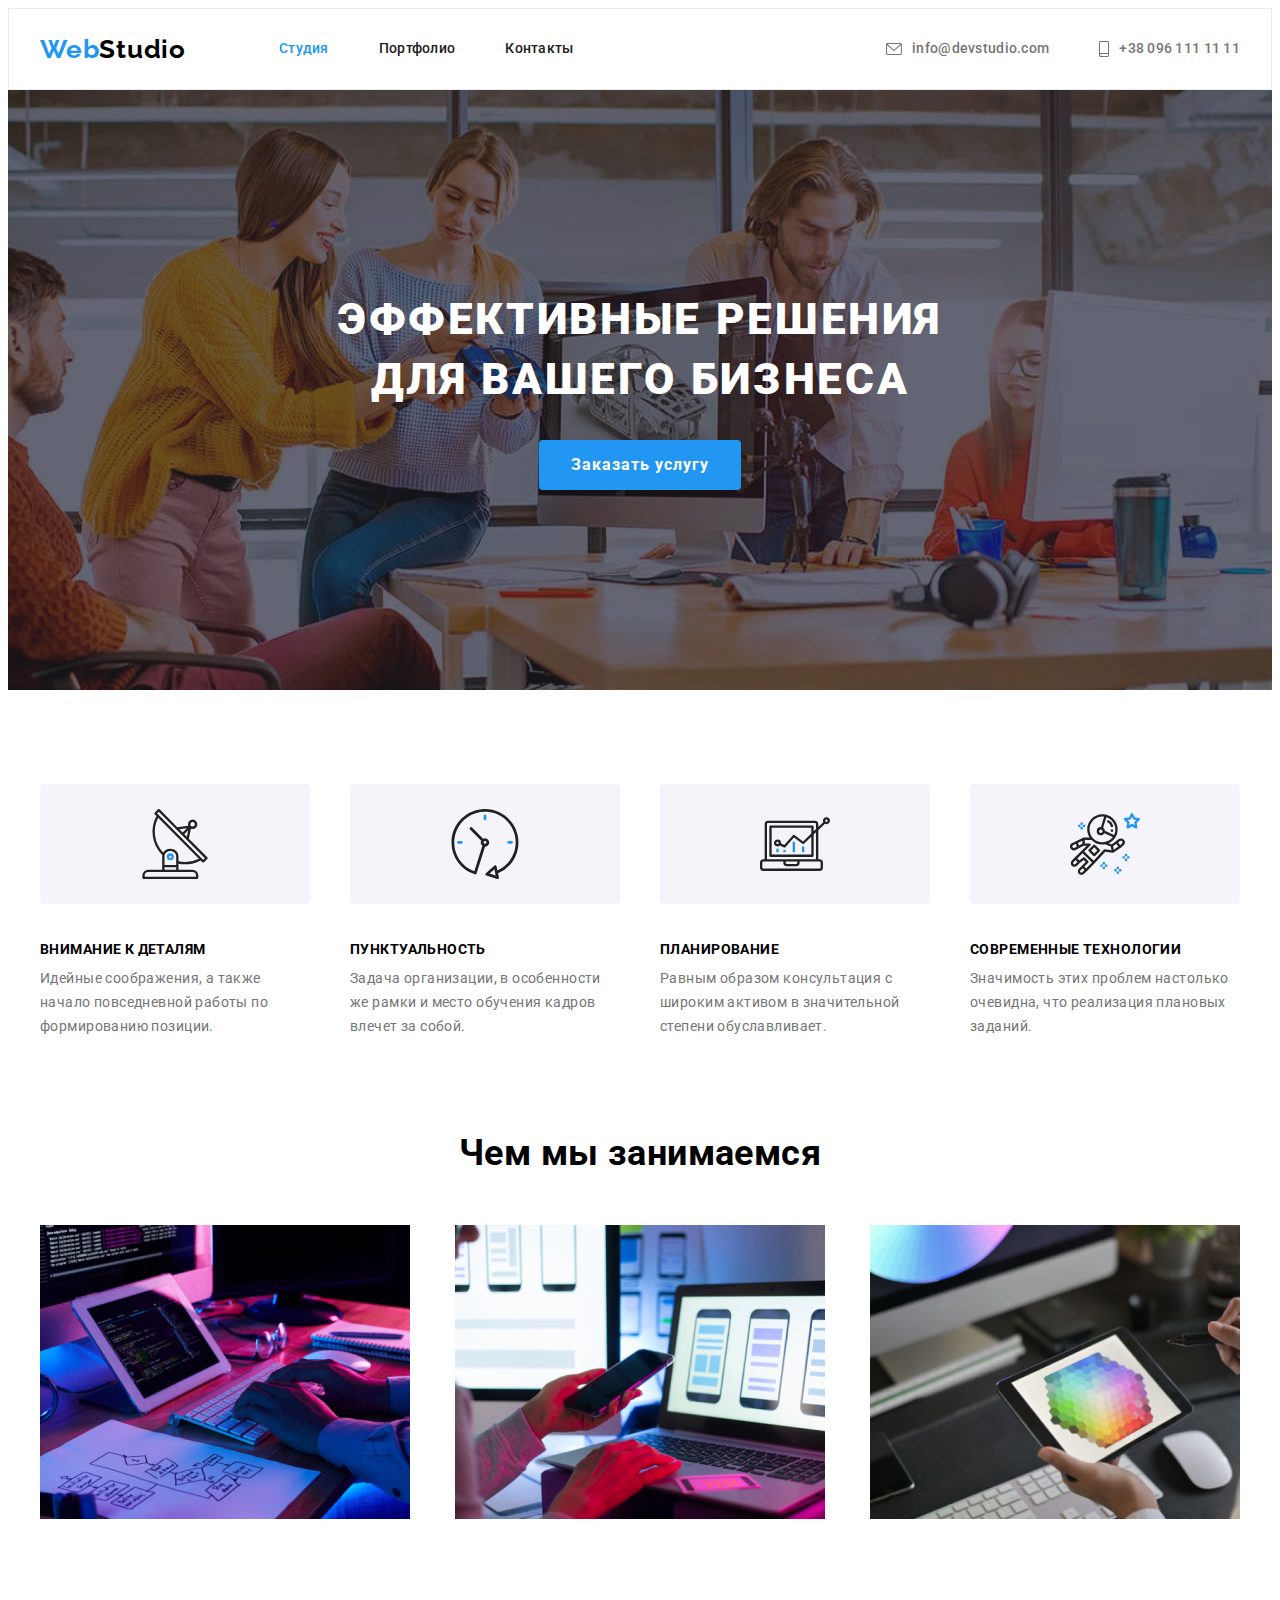
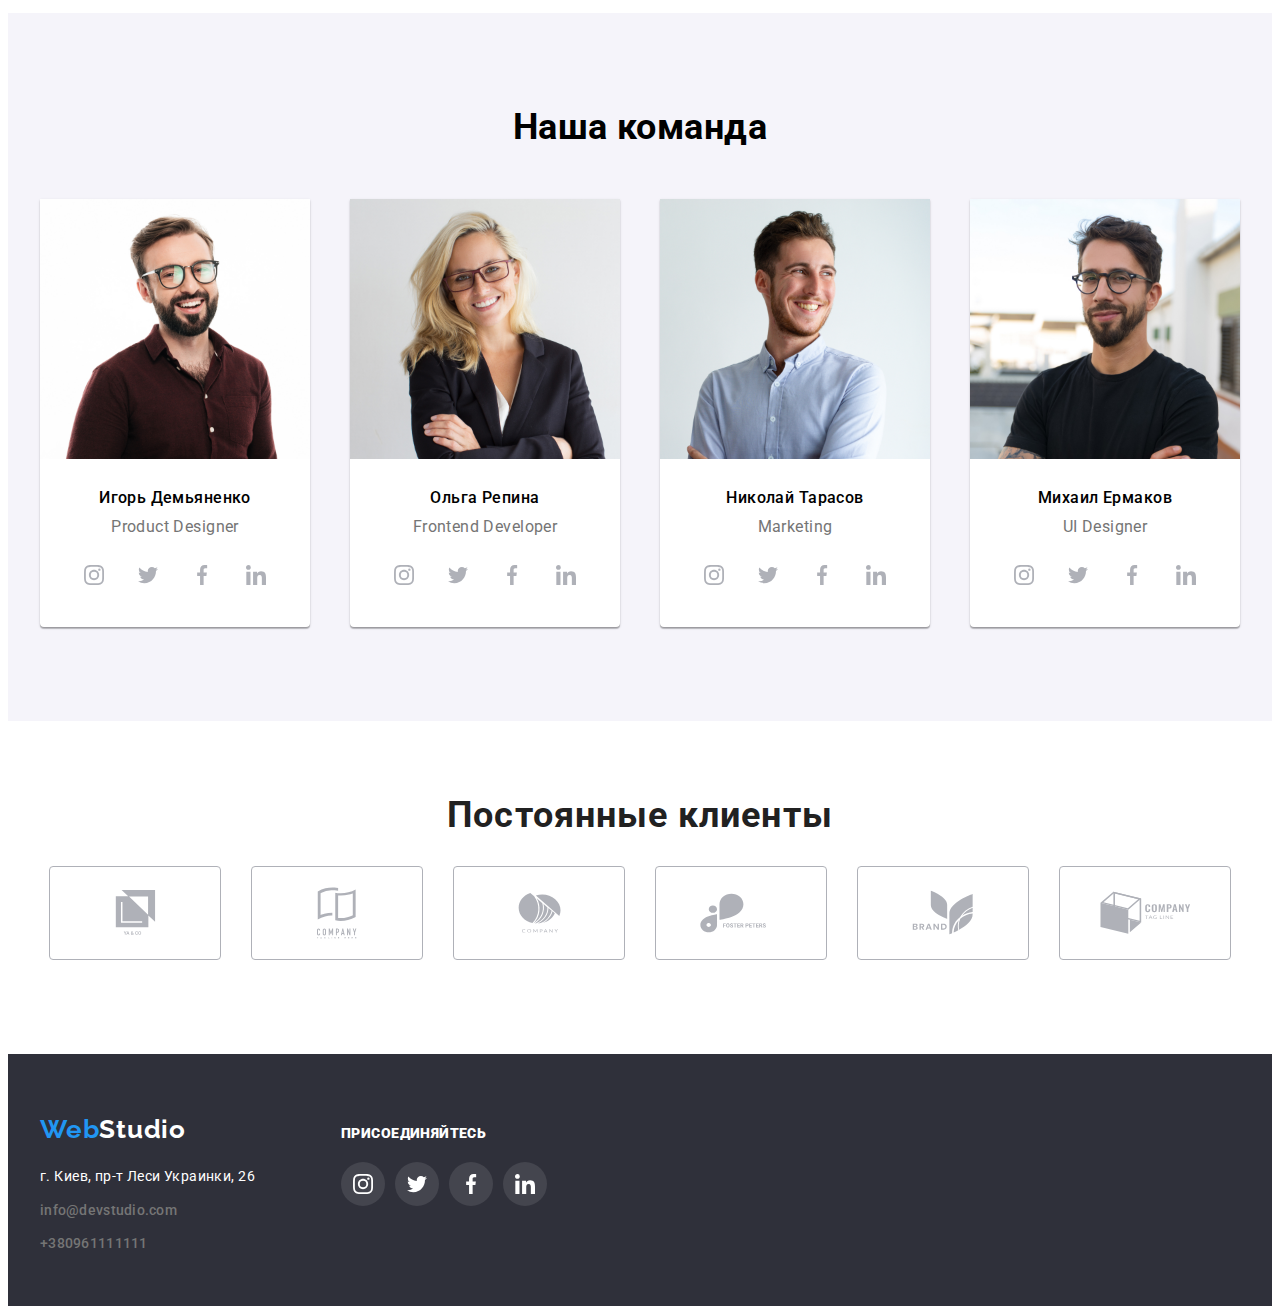
==== index.html @ 286b9ddf "Initial commit" ====
<!DOCTYPE html>
<html lang="ru">

<head>
	<meta charset="UTF-8" />
	<meta http-equiv="X-UA-Compatible" content="IE=edge" />
	<meta name="viewport" content="width=device-width, initial-scale=1.0" />
	<title>Студия</title>
	<link rel="preconnect" href="https://fonts.googleapis.com" />
	<link rel="preconnect" href="https://fonts.gstatic.com" crossorigin />
	<link
		href="https://fonts.googleapis.com/css2?family=Raleway:wght@700&family=Roboto:wght@400;500;700;900&display=swap"
		rel="stylesheet" />
	<!-- normalize styles -->
	<link rel="stylesheet" href="https://cdnjs.cloudflare.com/ajax/libs/modern-normalize/1.1.0/modern-normalize.min.css"
		integrity="sha512-wpPYUAdjBVSE4KJnH1VR1HeZfpl1ub8YT/NKx4PuQ5NmX2tKuGu6U/JRp5y+Y8XG2tV+wKQpNHVUX03MfMFn9Q=="
		crossorigin="anonymous" referrerpolicy="no-referrer" />
	<!-- normaliz styles end -->
	<link rel="stylesheet" href="./css/styles.css" />
</head>

<body>
	<!-- шапка -->
	<header class="header">
		<div class="container header-container">
			<nav class="header-nav">
				<a class="logo link" href="./index.html">
					<span class="accent">Web</span>Studio</a>
				<ul class="header-list list">
					<li class="header-item"><a class="header-link link current" href="./index.html">Студия</a></li>
					<li class="header-item"><a class="header-link link" href="./portfolio.html">Портфолио</a></li>
					<li class="item-contact header-item"><a class="header-link link" href="">Контакты</a></li>
				</ul>
			</nav>


			<ul class="contact-list list header-list">
				<li class="contact-item">
					<a class="header-contact link" href="mailto:info@devstudio.com"><svg class="contacts-header-icon"
							width="16" height="12">
							<use href="./images/icons-svg.svg#icon-envelope"></use>
						</svg>
						info@devstudio.com</a>
				</li>
				<li class="contact-item"><a class="header-contact link header-link-icon" href="tel:+380961111111"><svg
							class="contacts-header-icon" width="10" height="16">
							<use href="./images/icons-svg.svg#icon-smartphone"></use>
						</svg>
						+38 096 111 11 11</a>
				</li>
			</ul>
		</div>
	</header>

	<!-- главный контент -->
	<main>
		<!-- герой -->
		<section class="section hero overlay">
			<div class="container">
				<h1 class="hero-title">Эффективные решения для вашего бизнеса</h1>
				<button class="hero-butten btn" type="button">Заказать услугу</button>
			</div>
		</section>


		<!-- Особенности -->
		<section class="section">
			<div class="container">
				<h2 class="visually-hidden">Особенности</h2>
				<ul class="list list-work">
					<li class="item-work  item-icon icon-antenna">
						<h3 class="title-list">Внимание к деталям</h3>
						<p class="text-work">Идейные соображения, а также начало повседневной работы по формированию
							позиции.</p>
					</li>
					<li class="item-work item-icon icon-clock">
						<h3 class="title-list">Пунктуальность</h3>
						<p class="text-work">
							Задача организации, в особенности же рамки и место обучения кадров влечет за собой.
						</p>
					</li>
					<li class="item-work item-icon icon-diagram">
						<h3 class="title-list">Планирование</h3>
						<p class="text-work">
							Равным образом консультация с широким активом в значительной степени обуславливает.
						</p>
					</li>
					<li class="item-work item-icon icon-astronaut">
						<h3 class="title-list">Современные технологии</h3>
						<p class="text-work">Значимость этих проблем настолько очевидна, что реализация плановых
							заданий.
						</p>
					</li>
				</ul>
			</div>
		</section>

		<!-- род занятия -->
		<section class="section section-about">
			<div class="container">
				<h2 class="title-section">Чем мы занимаемся</h2>
				<ul class="list list-about">
					<li>
						<img class="img-about" src="./images/occupation/box-1.jpg" alt="род занятия-1" width="370"
							height="294" />
					</li>
					<li>
						<img class="img-about" src="./images/occupation/box-2.jpg" alt="род занятия-2" width="370"
							height="294" />
					</li>
					<li>
						<img class="img-about" src="./images/occupation/box-3.jpg" alt="род занятия-3" width="370"
							height="294" />
					</li>
				</ul>
			</div>
		</section>

		<!-- команда -->
		<section class="section section-team">
			<div class="container">
				<h2 class="title-section">Наша команда</h2>
				<ul class="list list-team">
					<li class="item-team">
						<img class="img-team" src="./images/team/photo1.jpg" alt="Игорь Демьяненко" width="270"
							height="260" />
						<div class="box-team">
							<h3 class="title-name">Игорь Демьяненко</h3>
							<p class="profession">Product Designer</p>
							<ul class="list social-media">
								<li class="social-media-item"> <a href="" class=" link social-media-link"><svg
											class="social-media-icon" width="20" height="20">
											<use href="./images/icons-svg.svg#icon-instagram"></use>
										</svg></a></li>
								<li class="social-media-item"> <a href="" class="link social-media-link"><svg width="20"
											height="20">
											<use href="./images/icons-svg.svg#icon-twitter"></use>
										</svg></a></li>
								<li class="social-media-item"> <a href="" class="link social-media-link"><svg width="20"
											height="20">
											<use href="./images/icons-svg.svg#icon-facebook"></use>
										</svg></a></li>
								<li class="social-media-item"> <a href="" class="link social-media-link"><svg width="20"
											height="20">
											<use href="./images/icons-svg.svg#icon-linkedin"></use>
										</svg></a></li>
							</ul>
						</div>
					</li>
					<li class="item-team">
						<img class="img-team" src="./images/team/photo2.jpg" alt="Ольга Репина" width="270"
							height="260" />
						<div class="box-team">
							<h3 class="title-name">Ольга Репина</h3>
							<p class="profession">Frontend Developer</p>
							<ul class="list social-media">
								<li class="social-media-item"> <a href="" class=" link social-media-link"><svg
											class="social-media-icon" width="20" height="20">
											<use href="./images/icons-svg.svg#icon-instagram"></use>
										</svg></a></li>
								<li class="social-media-item"> <a href="" class="link social-media-link"><svg width="20"
											height="20">
											<use href="./images/icons-svg.svg#icon-twitter"></use>
										</svg></a></li>
								<li class="social-media-item"> <a href="" class="link social-media-link"><svg width="20"
											height="20">
											<use href="./images/icons-svg.svg#icon-facebook"></use>
										</svg></a></li>
								<li class="social-media-item"> <a href="" class="link social-media-link"><svg width="20"
											height="20">
											<use href="./images/icons-svg.svg#icon-linkedin"></use>
										</svg></a></li>
							</ul>
						</div>
					</li>
					<li class="item-team">
						<img class="img-team" src="./images/team/photo3.jpg" alt="Николай Тарасов" width="270"
							height="260" />
						<div class="box-team">
							<h3 class="title-name">Николай Тарасов</h3>
							<p class="profession">Marketing</p>
							<ul class="list social-media">
								<li class="social-media-item"> <a href="" class=" link social-media-link"><svg
											class="social-media-icon" width="20" height="20">
											<use href="./images/icons-svg.svg#icon-instagram"></use>
										</svg></a></li>
								<li class="social-media-item"> <a href="" class="link social-media-link"><svg width="20"
											height="20">
											<use href="./images/icons-svg.svg#icon-twitter"></use>
										</svg></a></li>
								<li class="social-media-item"> <a href="" class="link social-media-link"><svg width="20"
											height="20">
											<use href="./images/icons-svg.svg#icon-facebook"></use>
										</svg></a></li>
								<li class="social-media-item"> <a href="" class="link social-media-link"><svg width="20"
											height="20">
											<use href="./images/icons-svg.svg#icon-linkedin"></use>
										</svg></a></li>
							</ul>
						</div>
					</li>
					<li class="item-team">
						<img class="img-team" src="./images/team/photo4.jpg" alt="Михаил Ермаков" width="270"
							height="260" />
						<div class="box-team">
							<h3 class="title-name">Михаил Ермаков</h3>
							<p class="profession">UI Designer</p>
							<ul class="list social-media">
								<li class="social-media-item"> <a href="" class=" link social-media-link"><svg
											class="social-media-icon" width="20" height="20">
											<use href="./images/icons-svg.svg#icon-instagram"></use>
										</svg></a></li>
								<li class="social-media-item"> <a href="" class="link social-media-link"><svg width="20"
											height="20">
											<use href="./images/icons-svg.svg#icon-twitter"></use>
										</svg></a></li>
								<li class="social-media-item"> <a href="" class="link social-media-link"><svg width="20"
											height="20">
											<use href="./images/icons-svg.svg#icon-facebook"></use>
										</svg></a></li>
								<li class="social-media-item"> <a href="" class="link social-media-link"><svg width="20"
											height="20">
											<use href="./images/icons-svg.svg#icon-linkedin"></use>
										</svg></a></li>
							</ul>
						</div>
					</li>
				</ul>
			</div>
		</section>
		<!-- нашы клиенты -->
		<section class="section">
			<div class="container">
				<h2 class="title-clients">Постоянные клиенты</h2>
				<ul class="list our-clients">
					<li class="clients-item"> <a href="" class=" link clients-link"><svg width="41" height="45">
								<use href="./images/icons-svg.svg#icon-group-1"></use>
							</svg></a></li>
					<li class="clients-item"> <a href="" class="link clients-link"><svg width="40" height="52">
								<use href="./images/icons-svg.svg#icon-group-2"></use>
							</svg></a></li>
					<li class="clients-item"> <a href="" class="link clients-link"><svg width="43" height="41">
								<use href="./images/icons-svg.svg#icon-group-3"></use>
							</svg></a></li>
					<li class="clients-item"> <a href="" class="link clients-link"><svg width="84" height="40">
								<use href="./images/icons-svg.svg#icon-group-4"></use>
							</svg></a></li>
					<li class="clients-item"> <a href="" class="link clients-link"><svg width="62" height="45">
								<use href="./images/icons-svg.svg#icon-group-5"></use>
							</svg></a></li>
					<li class="clients-item"> <a href="" class="link clients-link"><svg width="93" height="43">
								<use href="./images/icons-svg.svg#icon-group-6"></use>
							</svg></a></li>
				</ul>
			</div>
		</section>

	</main>

	<!-- подвал -->
	<footer class="footer-section">

		<div class="container footer-container">
			<div class="container-address-footer">
				<a class="logo link logo-footer" href="./index.html">
					<span class="accent">Web</span>Studio</a>
				<!-- адрес -->
				<address class="address">
					<ul class="list">
						<li class="footer-item">
							<a class="address-link link" href="https://goo.gl/maps/Wzsu8VRCmmaW63Lz9" target="_blank"
								rel="noopener noreferrer">
								г. Киев, пр-т Леси Украинки, 26
							</a>
						</li>
						<li class="contact-item footer-item">
							<a class="footer-contact link" href="mailto:info@devstudio.com">info@devstudio.com</a>
						</li>
						<li class="footer-item item-pad"><a class="footer-contact link"
								href="tel:+380961111111">+380961111111</a>
						</li>
					</ul>
				</address>
			</div>

			<div class="container-social-ikon">
				<h2 class="title-footer"><strong>присоединяйтесь</strong></h3>
					<ul class="list list-ikon-footer">
						<li class=" social-media-item"> <a href="" class="link link-ikon-footer"><svg width="20"
									height="20">
									<use href="./images/icons-svg.svg#icon-instagram"></use>
								</svg></a></li>
						<li class=" social-media-item"> <a href="" class="link link-ikon-footer"><svg width="20"
									height="20">
									<use href="./images/icons-svg.svg#icon-twitter"></use>
								</svg></a></li>
						<li class=" social-media-item"> <a href="" class="link link-ikon-footer"><svg width="20"
									height="20">
									<use href="./images/icons-svg.svg#icon-facebook"></use>
								</svg></a></li>
						<li class=" social-media-item"> <a href="" class="link link-ikon-footer"><svg width="20"
									height="20">
									<use href="./images/icons-svg.svg#icon-linkedin"></use>
								</svg></a></li>
					</ul>
			</div>
		</div>

	</footer>
</body>

</html>
---- css/styles.css ----
:root{
    --primary-text-color: #212121;
    --secondary-text-color: #757575;
    --primary-white-color: #FFFFFF;
    --accent-color: #2196F3;

    /* fonts */
    --main-font-famaly: Roboto, sans-serif;
    --second-font-famaly: Raleway, sans-serif;
}


/* reset */

h1,h2,h3,p{
    margin: 0;
}

img{
    display: block;
    max-width: 100%;
    height: auto;
}



body{
font-family: var(--main-font-famaly);
font-size: 14px;
line-height: 1.71;
letter-spacing: 0.03em;
background-color: var(--primary-white-color);

}

.container{
    width: 1200px;
    padding-left: 15px;
    padding-right: 15px;
    margin-left: auto;
    margin-right: auto;
}

.section{
    padding-top: 94px;
    padding-bottom: 94px;
}

/* header */

.logo{
font-family: var(--second-font-famaly);
font-weight: 700;
font-size: 26px;
line-height: 1.19;
letter-spacing: 0.03em;
color: #000000;
margin-right: 93px;
    }


/* comooon styles start */

.header{
border: 1px solid #ECECEC;
}

.link{
text-decoration: none;
}

.list{
    list-style: none;
    margin: 0;
    padding: 0;
}
/* header section */

.header-nav{
        display: flex;
            align-items: center;
            margin-right: auto;
}

   .header-container{
    display: flex;
    align-items: center;
   }
   
   .container-address{
    padding-top: 60px;
    padding-bottom: 60px;
   }

.header-list {
    display: flex;

}

.icon-header{
    margin-right: 10px;
}
    

.header-item:not(:last-child) {
    margin-right: 50px;
}



.contact-item:not(:last-child){
    margin-right: 50px;
}


.header-link,
.header-contact{
    display: flex;
    align-items: baseline;
    font-weight: 500;
    line-height: 1.14;
    letter-spacing: 0.02em;
    color: var(--primary-text-color);
            padding: 32px 0;
        
}

.header-contact{
color: var(--secondary-text-color);
}

.header-link:hover,
.header-link:focus,
.header-contact:hover,
.header-contact:focus,
.accent,
.current {
    color: var(--accent-color);
}

.header-link-ikon {
display: block;
    width: 16px;
    height: 12px;
    fill: #AFB1B8;

}

.header-link-ikon:hover,
.header-link-ikon:focus {
    fill: var(--accent-color)
   
}

.contacts-header-icon {
    fill: currentColor;

}

.contacts-header-icon{
    display: flex;
    margin-right: 10px;
    margin-top: auto;
    margin-bottom: auto;
}
   
  
   
  

/* hero section */

.hero{
background-color: #2F303A;
padding-top: 200px;
padding-bottom: 200px;
}

.hero-title{
font-weight: 900;
    font-size: 44px;
    line-height: 1.36;
    text-align: center;
    letter-spacing: 0.06em;
    text-transform: uppercase;
    color: #FFFFFF;
    margin-bottom: 30px;
    margin-left: auto;
    margin-right: auto;
    width: 696px;
   
}

.btn{
display: block;
font-family: inherit;    
font-weight: 700;
font-size: 16px;
line-height: 1.87;
letter-spacing: 0.06em;
cursor: pointer;
background-color: transparent;
border: none;
color: var(--primary-white-color);
background-color: var(--accent-color);
box-shadow: 0px 4px 4px rgba(0, 0, 0, 0.15);
border-radius: 4px;
padding: 10px 32px;
margin-left: auto;
margin-right: auto;
}
.btn:hover,
.btn:focus {
 background-color: var(--accent-color);
 color: var(--primary-white-color);

}

.overlay {
    max-width: 1600px;
    margin-left: auto;
    margin-right: auto;
    background-repeat: no-repeat;
    background-size: cover;
    background-position: center;
    background-image: linear-gradient(to right,
            rgba(47, 48, 58, 0.4),
            rgba(47, 48, 58, 0.4)),
        url(../images/overlay/Img.jpg)
}

/* icon work start */
.item-icon::before {
    display: inline-block;
    content: "";
    height: 120px;
    width: 270px;
    border-radius: 4px;
    background: #F5F4FA;
    margin-bottom: 30px;
}

.icon-antenna::before {
    background-image: url(../images/logo/antenna.svg);
    background-repeat: no-repeat;
    background-position: center;
}

.icon-clock::before {
    background-image: url(../images/logo/clock.svg);
    background-repeat: no-repeat;
    background-position: center;
}

.icon-diagram::before {
    background-image: url(../images/logo/diagram.svg);
    background-repeat: no-repeat;
    background-position: center;
}

.icon-astronaut::before {
    background-image: url(../images/logo/astronaut.svg);
    background-repeat: no-repeat;
    background-position: center;
}

/* icon work end */

/* section work */

.container-work{
    padding-top: 94px;
    padding-bottom: 94px;
}


.item-work{
width: 270px;
}
       
.list-work{
display: flex;
align-items: center;
justify-content: space-between;
}

.title-list{
        font-size: 14px;
        line-height: 1.14;
        text-transform: uppercase;
        margin-bottom: 10px;
}

.text-work{
line-height: 1.71;
color: var(--secondary-text-color);
}

/* section about */
 
.section-about{
    padding-top: 0px;
}

.list-about{
    display: flex;
    align-items: center;
    justify-content: space-between;
}

.title-section{

        font-size: 36px;
        line-height: 1.16;
        text-align: center;
        margin-bottom: 50px;
        margin-bottom: 50px;
}

/* section team */

.section-team{
    background-color: #F5F4FA;
}

.list-team{
    display: flex;
    align-items: center;
    justify-content: space-between;
}

.item-team{
    box-shadow: 0px 1px 3px rgba(0, 0, 0, 0.12), 0px 1px 1px rgba(0, 0, 0, 0.14), 0px 2px 1px rgba(0, 0, 0, 0.2);
    border-radius: 0px 0px 4px 4px;
    background-color: #FFFFFF;
}

.title-name{
    font-weight: 500;
        font-size: 16px;
        line-height: 1.18;
        text-align: center;
        margin-bottom: 10px;
}



.profession{
        font-size: 16px;
        line-height: 1.18;
        text-align: center;
        margin-bottom: 16px;
        color: var(--secondary-text-color);
}

.box-team{
    padding-top: 30px;
    padding-bottom: 30px;
}

/* ikon team */


.social-media-item:not(:last-child){
    margin-right: 10px;
    
}

.social-media-link{
    display: flex;
    align-items: center;
    justify-content: center;
    width: 44px;
    height: 44px;
    fill: #AFB1B8;
    border-radius: 50%;
    background-color: #FFFFFF;
}

.social-media-link:hover,
.social-media-link:focus {
fill: #FFFFFF;
background-color: #2196F3;
}

.socil-media-icon{
    fill: currentColor;

}

/* our clients */

.title-clients{
    font-weight: 700;
        font-size: 36px;
        line-height: 1.16px;
        text-align: center;
        letter-spacing: 0.03em;
        color: #212121;
        margin-bottom: 50px;
}

.our-clients {
    display: flex;
    justify-content: center;
}

.social-media{
    display: flex;
    justify-content: center;
}

.clients-item:not(:last-child) {
    margin-right: 30px;

}

.clients-link {
    display: flex;
    align-items: center;
    justify-content: center;
    width: 170px;
    height: 92px;
    fill: #AFB1B8;
    border: 1px solid #AFB1B8;
    border-radius: 4px;
}

.clients-link:hover,
.clients-link:focus {
    fill: #2196F3;
    border: 1px solid #2196F3;
}

.clients-icon {
    fill: currentColor;

}


/* footer-section */



.footer-section{
background-color: #2F303A;
padding-top: 60px;
padding-bottom: 60px;
}
   
.footer-container{
    display: flex;
    align-items: baseline;

}

.logo-white{
    color: var(--primary-white-color);
}

.logo-footer{
    display: block;
    margin-right: 0px;
    margin-bottom: 20px;
}

    
.address{
    font-style: normal;
    width: 231px;
        height: 81px;
}


.footer-item:not(:last-child){
margin-bottom: 10px;
margin-left: 0;
}

.item-pad{
    margin-left: 0;
}


.footer-contact {
    font-weight: 500;
    line-height: 1.14;
    letter-spacing: 0.02em;
    color: var(--primary-text-color);
}

.footer-contact {
    color: var(--secondary-text-color);
}

.footer-contact:hover,
.footer-contact:focus,
.accent,
.current {
    color: var(--accent-color);
}

/* footer social ikon */

.title-footer {

    font-weight: 700;
    font-size: 14px;
    line-height: 1.14;
    letter-spacing: 0.03em;
    text-transform: uppercase;
    color: var(--primary-white-color);

    margin-bottom: 20px;
}

.container-address-footer {
    display: inline-block;
}

.container-social-ikon {
    display: inline-block;
    width: 206px;
    margin-left: 70px;

}

.social-media-item:not(:last-child) {
    margin-right: 10px;

}

.list-ikon-footer {
    display: flex;

}

.link-ikon-footer {
    display: flex;
    align-items: center;
    justify-content: center;
    width: 44px;
    height: 44px;
    fill: var(--primary-white-color);
    border-radius: 50%;
    background-color: rgba(255, 255, 255, 0.1);
}

.link-ikon-footer:hover,
.link-ikon-footer:focus {
    fill: #FFFFFF;
    background-color: #2196F3;
}

.socil-media-icon {
    fill: currentColor;

}


/* section portfolio */

.list-button{
    display: flex;
    margin-bottom: 50px;
    justify-content: center   
}

.item-button:not(:last-child){
margin-right: 10px;
}

.card-set{
    display: flex;
    flex-wrap: wrap;
    margin: -15px;
} 
.card-set-item
{
    flex-basis: calc((100% - 30px * 3) / 3);
    margin: 15px;  
}

.card-set-item:hover,
.card-set-item:focus{
box-shadow: 0px 1px 1px rgba(0, 0, 0, 0.12), 0px 4px 4px rgba(0, 0, 0, 0.06), 1px 4px 6px rgba(0, 0, 0, 0.16);
} 


.card-set-link:hover,
.card-set-link:focus{

box-shadow: 0px 1px 1px rgba(0, 0, 0, 0.12), 0px 4px 4px rgba(0, 0, 0, 0.06), 1px 4px 6px rgba(0, 0, 0, 0.16);

}

.wrapper{
    border: 1px solid #EEEEEE;
    border-top: none;
    padding: 20px 24px;
   
}

.btn-portfolio{
    font-family: inherit;
    font-weight: 500;
    font-size: 16px;
    line-height: 1.87;
     padding: 6px 22px;
     border-radius: 4px;
     letter-spacing: 0.06em;
     cursor: pointer;
     background-color: transparent;
     border: none;
     color: var(--primary-text-color);
     background-color: #F5F4FA;
}

.btn-portfolio:hover,
.btn-portfolio:focus{
    background-color: var(--accent-color);
    color: var(--primary-white-color);
    box-shadow: 0px 3px 1px rgba(0, 0, 0, 0.1), 0px 1px 2px rgba(0, 0, 0, 0.08), 0px 2px 2px rgba(0, 0, 0, 0.12);
}

.title-portfolio{
        font-size: 18px;
        line-height: 2;
        letter-spacing: 0.06em;
        margin-bottom: 5px;
    
        color: #212121;
}

.text-portfolio{
        font-size: 16px;
        line-height: 1.8;
        letter-spacing: 0.03em;
        color: var(--secondary-text-color)
}

.address{
font-style: normal;
}

.address-link{
    color: var(--primary-white-color);
}

.footer-address {
    font-size: 14px;
    line-height: 1.7;
    color: var(--primary-white-color);
}

.footer-section .logo{
color: var(--primary-white-color);
}

.footer-section .header-contact{
    font-weight: 400;
    color: rgba(255, 255, 255, 0.6);
}


.btn-portfolio.active{
    background-color: var(--accent-color);
    color: var(--primary-white-color);
}
.visually-hidden {
    position: absolute;
    width: 1px;
    height: 1px;
    margin: -1px;
    border: 0;
    padding: 0;

    white-space: nowrap;
    clip-path: inset(100%);
    clip: rect(0 0 0 0);
    overflow: hidden;
}
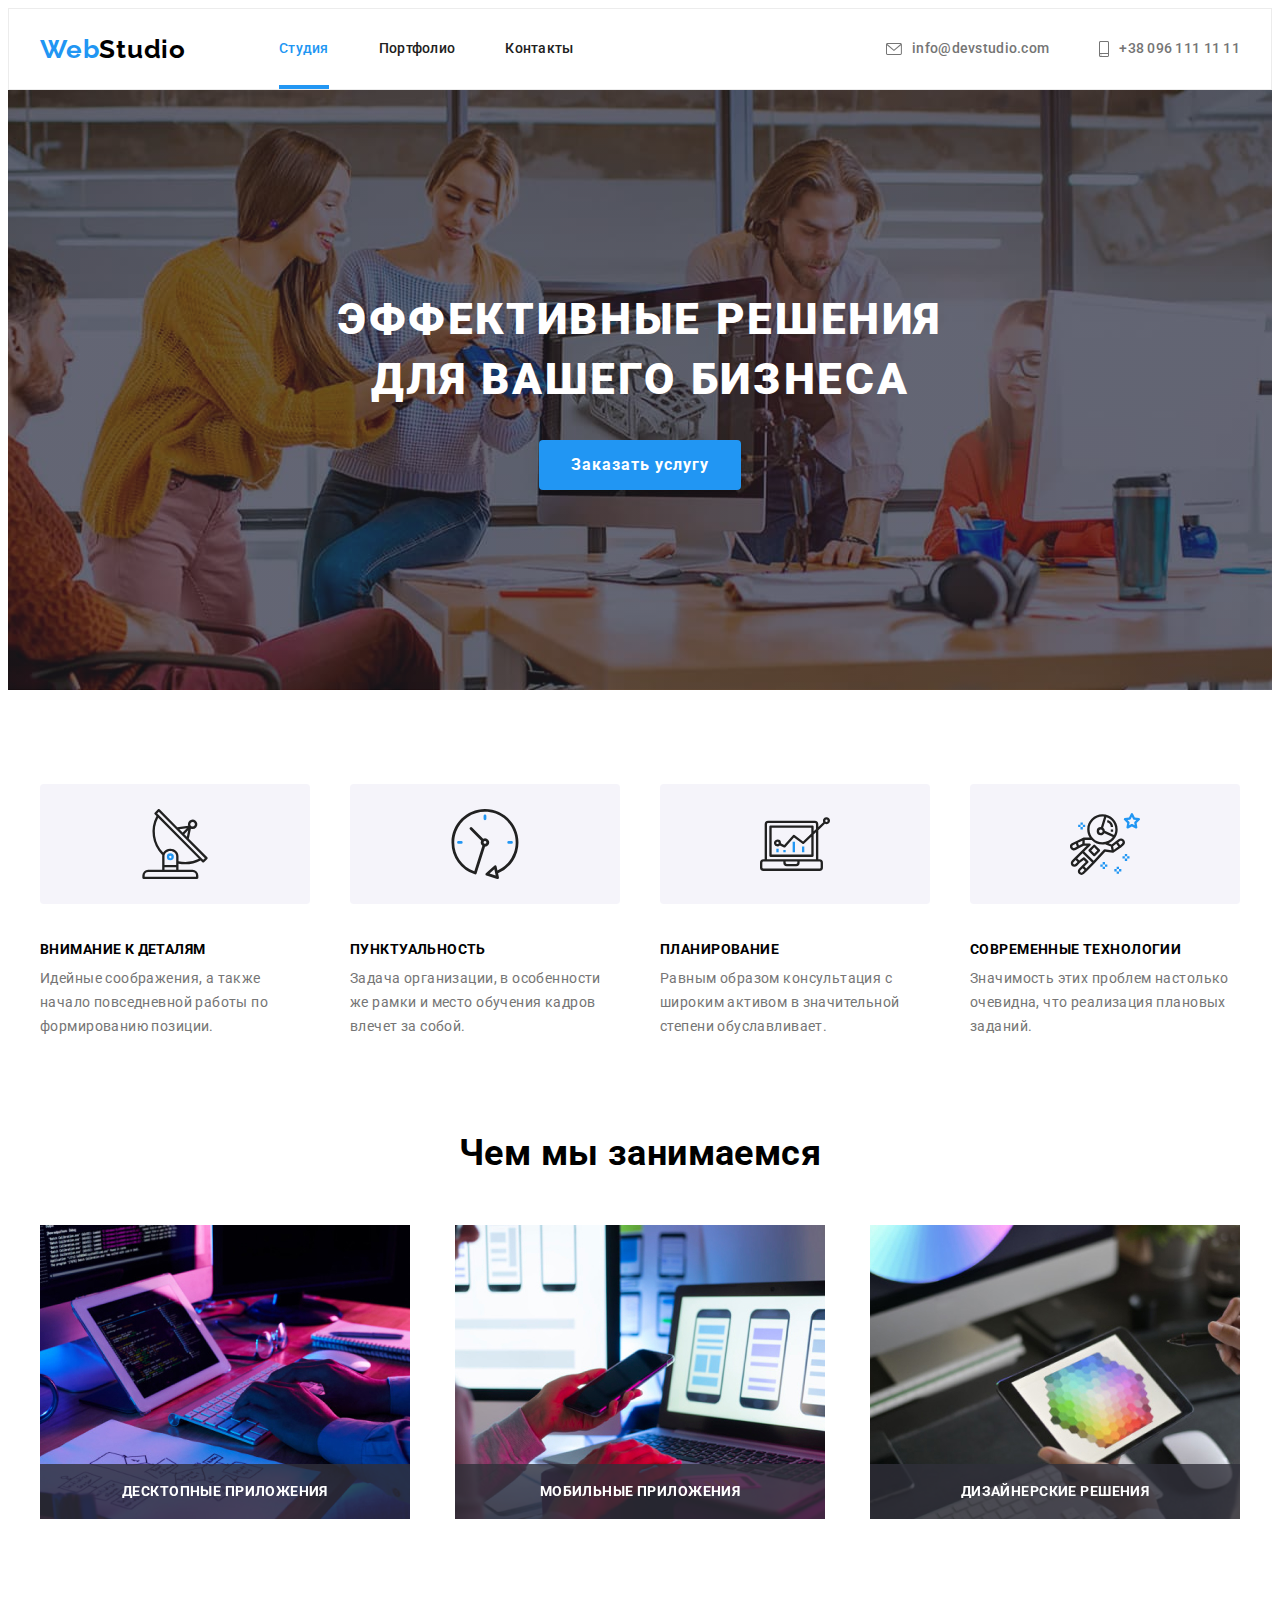
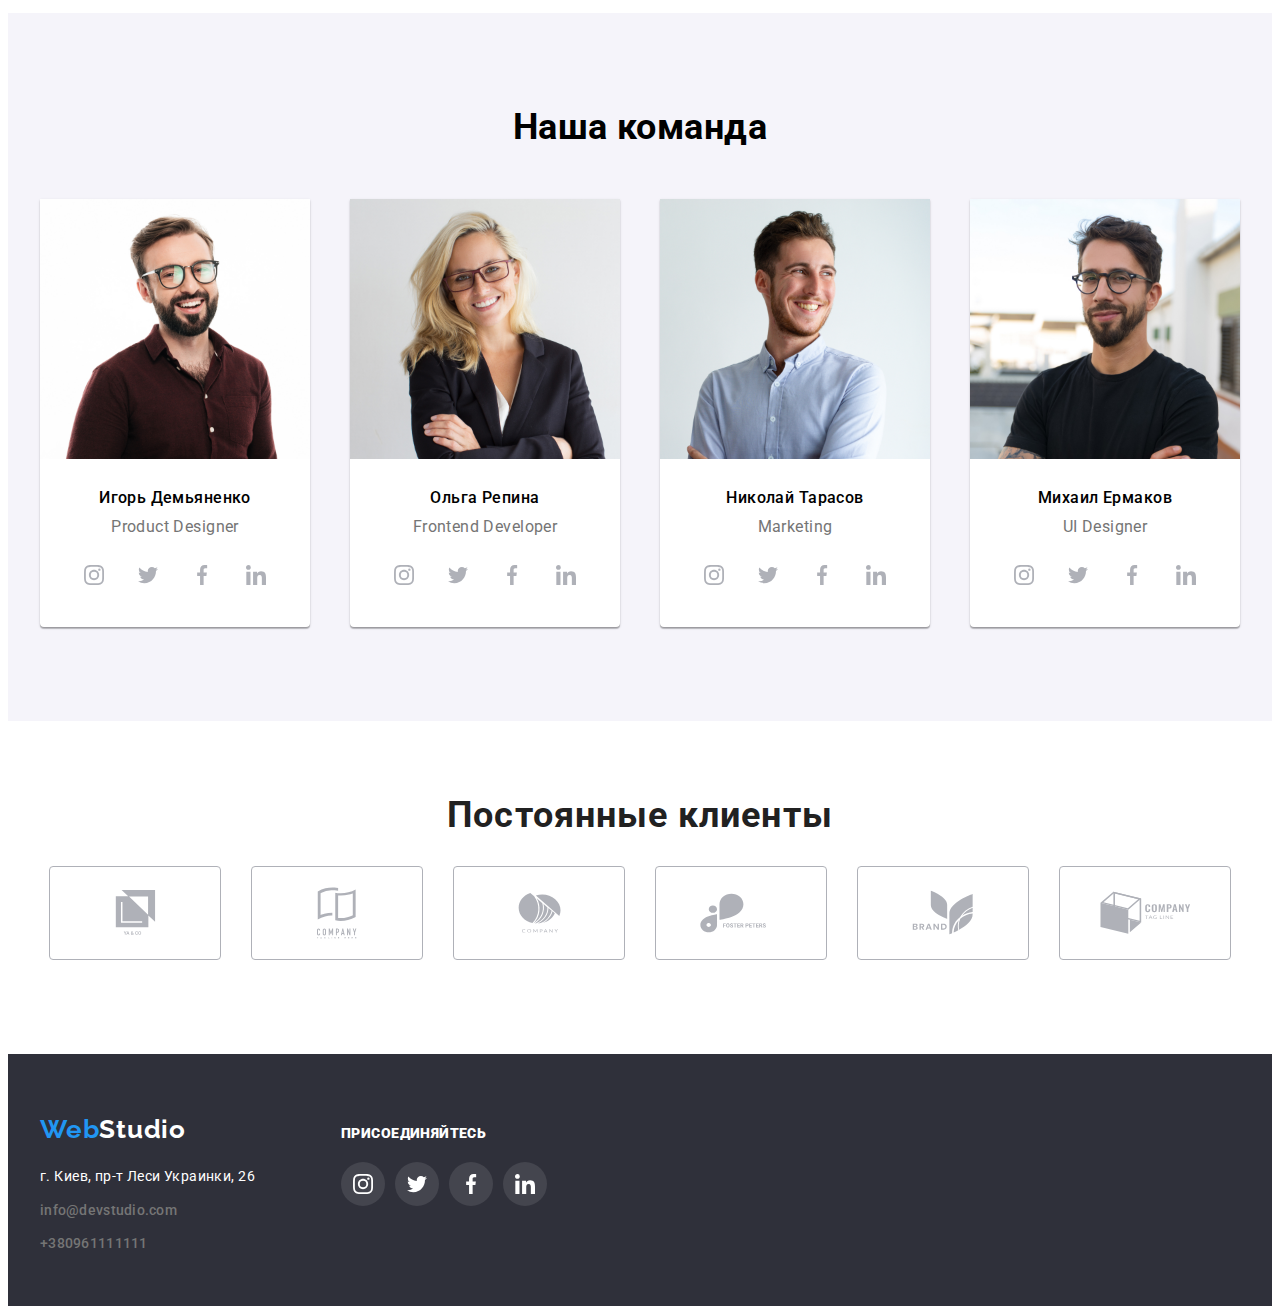
==== commit 90b10d26: "homework-5" ====
--- a/index.html
+++ b/index.html
@@ -19,7 +19,7 @@
 	<link rel="stylesheet" href="./css/styles.css" />
 </head>
 
-<body>
+<body data-body>
 	<!-- шапка -->
 	<header class="header">
 		<div class="container header-container">
@@ -27,7 +27,8 @@
 				<a class="logo link" href="./index.html">
 					<span class="accent">Web</span>Studio</a>
 				<ul class="header-list list">
-					<li class="header-item"><a class="header-link link current" href="./index.html">Студия</a></li>
+					<li class="header-item"><a class="header-link link menu-link current" href="./index.html">Студия</a>
+					</li>
 					<li class="header-item"><a class="header-link link" href="./portfolio.html">Портфолио</a></li>
 					<li class="item-contact header-item"><a class="header-link link" href="">Контакты</a></li>
 				</ul>
@@ -58,9 +59,20 @@
 		<section class="section hero overlay">
 			<div class="container">
 				<h1 class="hero-title">Эффективные решения для вашего бизнеса</h1>
-				<button class="hero-butten btn" type="button">Заказать услугу</button>
-			</div>
-		</section>
+				<button data-modal-open class="hero-butten btn" type="button">Заказать услугу</button>
+			</div>
+		</section>
+
+		<!-- modal -->
+		<div data-modal class="backdrop is-hidden">
+			<div class="modal">
+				<button data-modal-close class="modal-close-btn" type="button">
+					<svg width="18" height="18">
+						<use href="./images/icons-svg.svg#icon-close"></use>
+					</svg>
+				</button>
+			</div>
+		</div>
 
 
 		<!-- Особенности -->
@@ -100,17 +112,32 @@
 			<div class="container">
 				<h2 class="title-section">Чем мы занимаемся</h2>
 				<ul class="list list-about">
-					<li>
-						<img class="img-about" src="./images/occupation/box-1.jpg" alt="род занятия-1" width="370"
-							height="294" />
-					</li>
-					<li>
-						<img class="img-about" src="./images/occupation/box-2.jpg" alt="род занятия-2" width="370"
-							height="294" />
-					</li>
-					<li>
-						<img class="img-about" src="./images/occupation/box-3.jpg" alt="род занятия-3" width="370"
-							height="294" />
+					<li class="about-thumb">
+
+						<img src="./images/occupation/box-1.jpg" alt="род занятия-1" width="370" height="294" />
+						<div class="about-overlay">
+							<p class="about-descr">Десктопные приложения</p>
+						</div>
+
+
+					</li>
+					<li class="about-thumb">
+
+						<img src="./images/occupation/box-2.jpg" alt="род занятия-2" width="370" height="294" />
+						<div class="about-overlay">
+							<p class="about-descr">Мобильные приложения</p>
+						</div>
+
+
+					</li>
+					<li class="about-thumb">
+
+						<img src="./images/occupation/box-3.jpg" alt="род занятия-3" width="370" height="294" />
+						<div class="about-overlay">
+							<p class="about-descr">Дизайнерские решения</p>
+						</div>
+
+
 					</li>
 				</ul>
 			</div>
@@ -307,6 +334,9 @@
 		</div>
 
 	</footer>
+
+	<script src="./js/modal.js"></script>
+
 </body>
 
 </html>--- a/css/styles.css
+++ b/css/styles.css
@@ -31,6 +31,10 @@
 letter-spacing: 0.03em;
 background-color: var(--primary-white-color);
 
+}
+
+.no-scroll{
+    overflow: hidden;
 }
 
 .container{
@@ -122,11 +126,20 @@
     letter-spacing: 0.02em;
     color: var(--primary-text-color);
             padding: 32px 0;
+
+ transition-property: background-color, color;
+transition-duration: 250ms;
+transition-timing-function: cubic-bezier(0.4, 0, 0.2, 1);
+            
         
 }
 
 .header-contact{
 color: var(--secondary-text-color);
+
+            transition-property: background-color, color;
+                transition-duration: 250ms;
+                transition-timing-function: cubic-bezier(0.4, 0, 0.2, 1);
 }
 
 .header-link:hover,
@@ -144,12 +157,35 @@
     height: 12px;
     fill: #AFB1B8;
 
+                transition-property: background-color, color;
+                    transition-duration: 250ms;
+                    transition-timing-function: cubic-bezier(0.4, 0, 0.2, 1);
+
 }
 
 .header-link-ikon:hover,
 .header-link-ikon:focus {
     fill: var(--accent-color)
    
+}
+
+.menu-link{
+    position: relative;
+}
+
+
+.menu-link::after {
+    content: "";
+
+    position: absolute;
+    bottom: 0;
+    left: 0;
+    display: inline-block;
+    width: 100%;
+    height: 4px;
+    background-color: var(--accent-color);
+
+
 }
 
 .contacts-header-icon {
@@ -208,10 +244,13 @@
 padding: 10px 32px;
 margin-left: auto;
 margin-right: auto;
+transition-property: background-color, color;
+transition-duration: 250ms;
+transition-timing-function: cubic-bezier(0.4, 0, 0.2, 1);
 }
 .btn:hover,
 .btn:focus {
- background-color: var(--accent-color);
+ background-color:var(--accent-color);
  color: var(--primary-white-color);
 
 }
@@ -230,6 +269,7 @@
 }
 
 /* icon work start */
+
 .item-icon::before {
     display: inline-block;
     content: "";
@@ -317,6 +357,35 @@
         margin-bottom: 50px;
 }
 
+ /* overlay about */
+
+ .about-thumb{
+    position: relative;
+ }
+
+ .about-overlay{
+    position: absolute;
+    z-index: 1;
+    bottom: 0%;
+    left: 0%;
+    width: 100%;
+    padding-top: 27px;
+    padding-bottom: 27px;
+ background-color: rgba(47, 48, 58, 0.8);
+ 
+ }
+
+ .about-descr{
+    font-weight: 700;
+        font-size: 14px;
+        line-height: 1.14px;
+        text-align: center;
+        text-transform: uppercase;
+    
+        color: #FFFFFF;
+ }
+
+
 /* section team */
 
 .section-team{
@@ -375,6 +444,10 @@
     fill: #AFB1B8;
     border-radius: 50%;
     background-color: #FFFFFF;
+
+                transition-property: background-color, color;
+                    transition-duration: 250ms;
+                    transition-timing-function: cubic-bezier(0.4, 0, 0.2, 1);
 }
 
 .social-media-link:hover,
@@ -424,6 +497,10 @@
     fill: #AFB1B8;
     border: 1px solid #AFB1B8;
     border-radius: 4px;
+
+    transition-property: background-color, color;
+        transition-duration: 250ms;
+        transition-timing-function: cubic-bezier(0.4, 0, 0.2, 1);
 }
 
 .clients-link:hover,
@@ -487,10 +564,18 @@
     line-height: 1.14;
     letter-spacing: 0.02em;
     color: var(--primary-text-color);
+
+    transition-property: background-color, color;
+        transition-duration: 250ms;
+        transition-timing-function: cubic-bezier(0.4, 0, 0.2, 1);
 }
 
 .footer-contact {
     color: var(--secondary-text-color);
+
+    transition-property: background-color, color;
+        transition-duration: 250ms;
+        transition-timing-function: cubic-bezier(0.4, 0, 0.2, 1);
 }
 
 .footer-contact:hover,
@@ -544,6 +629,10 @@
     fill: var(--primary-white-color);
     border-radius: 50%;
     background-color: rgba(255, 255, 255, 0.1);
+
+    transition-property: background-color, color;
+        transition-duration: 250ms;
+        transition-timing-function: cubic-bezier(0.4, 0, 0.2, 1);
 }
 
 .link-ikon-footer:hover,
@@ -572,27 +661,29 @@
 
 .card-set{
     display: flex;
-    flex-wrap: wrap;
-    margin: -15px;
-} 
+        flex-wrap: wrap;
+        margin: -15px;
+    }
+
 .card-set-item
 {
+
     flex-basis: calc((100% - 30px * 3) / 3);
-    margin: 15px;  
-}
+    margin: 15px;
+    
+    transition-property: background-color, color;
+        transition-duration: 250ms;
+        transition-timing-function: cubic-bezier(0.4, 0, 0.2, 1);
+}
+
 
 .card-set-item:hover,
-.card-set-item:focus{
+.card-set-item:focus
+
+{
 box-shadow: 0px 1px 1px rgba(0, 0, 0, 0.12), 0px 4px 4px rgba(0, 0, 0, 0.06), 1px 4px 6px rgba(0, 0, 0, 0.16);
-} 
-
-
-.card-set-link:hover,
-.card-set-link:focus{
-
-box-shadow: 0px 1px 1px rgba(0, 0, 0, 0.12), 0px 4px 4px rgba(0, 0, 0, 0.06), 1px 4px 6px rgba(0, 0, 0, 0.16);
-
-}
+}  
+
 
 .wrapper{
     border: 1px solid #EEEEEE;
@@ -600,6 +691,48 @@
     padding: 20px 24px;
    
 }
+
+/* overlay portfolio start */
+
+
+.portfolio-thumb{
+position: relative;
+overflow: hidden;
+}
+
+.portfolio-overlay{
+position: absolute;
+top: 0;
+left: 0;
+transform: translateY(100%);
+transition-property: background-color, transform;
+transition-duration: 250ms;
+transition-timing-function: cubic-bezier(0.4, 0, 0.2, 1);
+display: flex;
+align-items: center;
+justify-content: center;
+
+    padding: 63px 24px;
+backdrop-filter: blur(2px);
+background-color: rgba(33, 150, 243, 0.9);
+
+
+}
+
+.card-set-item:hover .portfolio-overlay{
+    transform: translateY(0%);
+}
+
+.portfolio-descr{
+    font-size: 18px;
+    line-height: 1.56;
+    letter-spacing: 0.03em;
+    
+     color: #FFFFFF;
+    
+}
+
+/* overlay portfolio end */
 
 .btn-portfolio{
     font-family: inherit;
@@ -614,6 +747,10 @@
      border: none;
      color: var(--primary-text-color);
      background-color: #F5F4FA;
+
+    transition-property: background-color, color;
+    transition-duration: 250ms;
+    transition-timing-function: cubic-bezier(0.4, 0, 0.2, 1);
 }
 
 .btn-portfolio:hover,
@@ -681,5 +818,61 @@
     overflow: hidden;
 }
 
-
-
+/* modal start */
+
+.backdrop{
+    position: fixed;
+    top: 0;
+    left: 0;
+    width: 100%;
+    height: 100%;
+    background-color: rgba(0, 0, 0, 0.2);
+
+    opacity: 1;
+    visibility: visible;
+    pointer-events: initial;
+ 
+    transition: opacity 250ms linear, transform  ease-in-out;
+    transition: visibility 250ms linear, transform  ease-in-out;
+
+}
+
+.backdrop.is-hidden{
+opacity: 0;
+pointer-events: none;
+}
+
+.modal{
+    width: 528px; 
+    height: 581px;
+    background-color: #FFFFFF;
+    box-shadow: 0px 1px 3px rgba(0, 0, 0, 0.12), 0px 1px 1px rgba(0, 0, 0, 0.14), 0px 2px 1px rgba(0, 0, 0, 0.2);
+        border-radius: 4px; 
+        position: absolute;
+        z-index: 100;
+        top: 50%;
+        left: 50%;
+        transform: translate(-50%,-50%);
+}
+
+.modal-close-btn{
+    position: absolute;
+    top: 0;
+    right: 0;
+    width: 30px;
+    height: 30px;
+    padding: 0px;
+
+    display: flex;
+    align-items: center;
+    justify-content: center;
+
+    border-color: rgba(0, 0, 0, 0.1);
+    border-radius: 50%; 
+    background-color: #FFFFFF;
+    cursor: pointer;
+   
+}
+
+/* modal end */
+
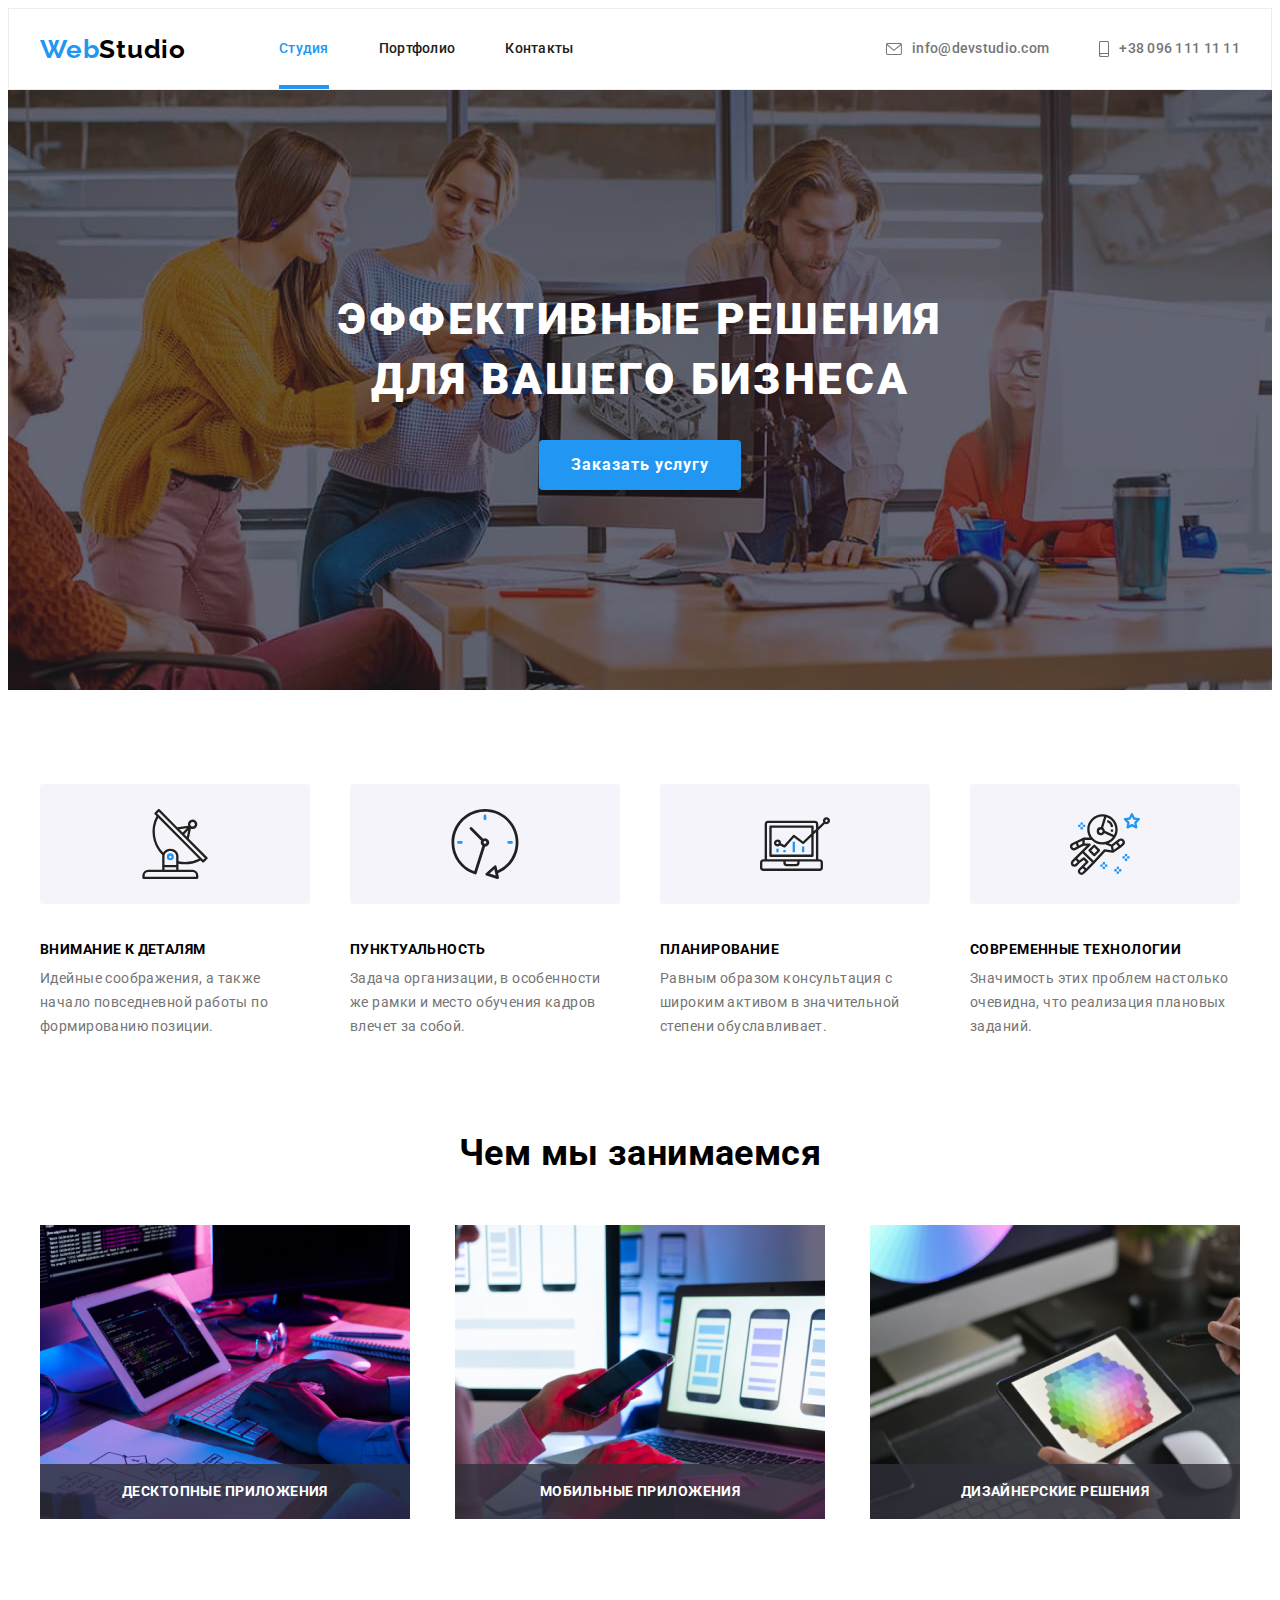
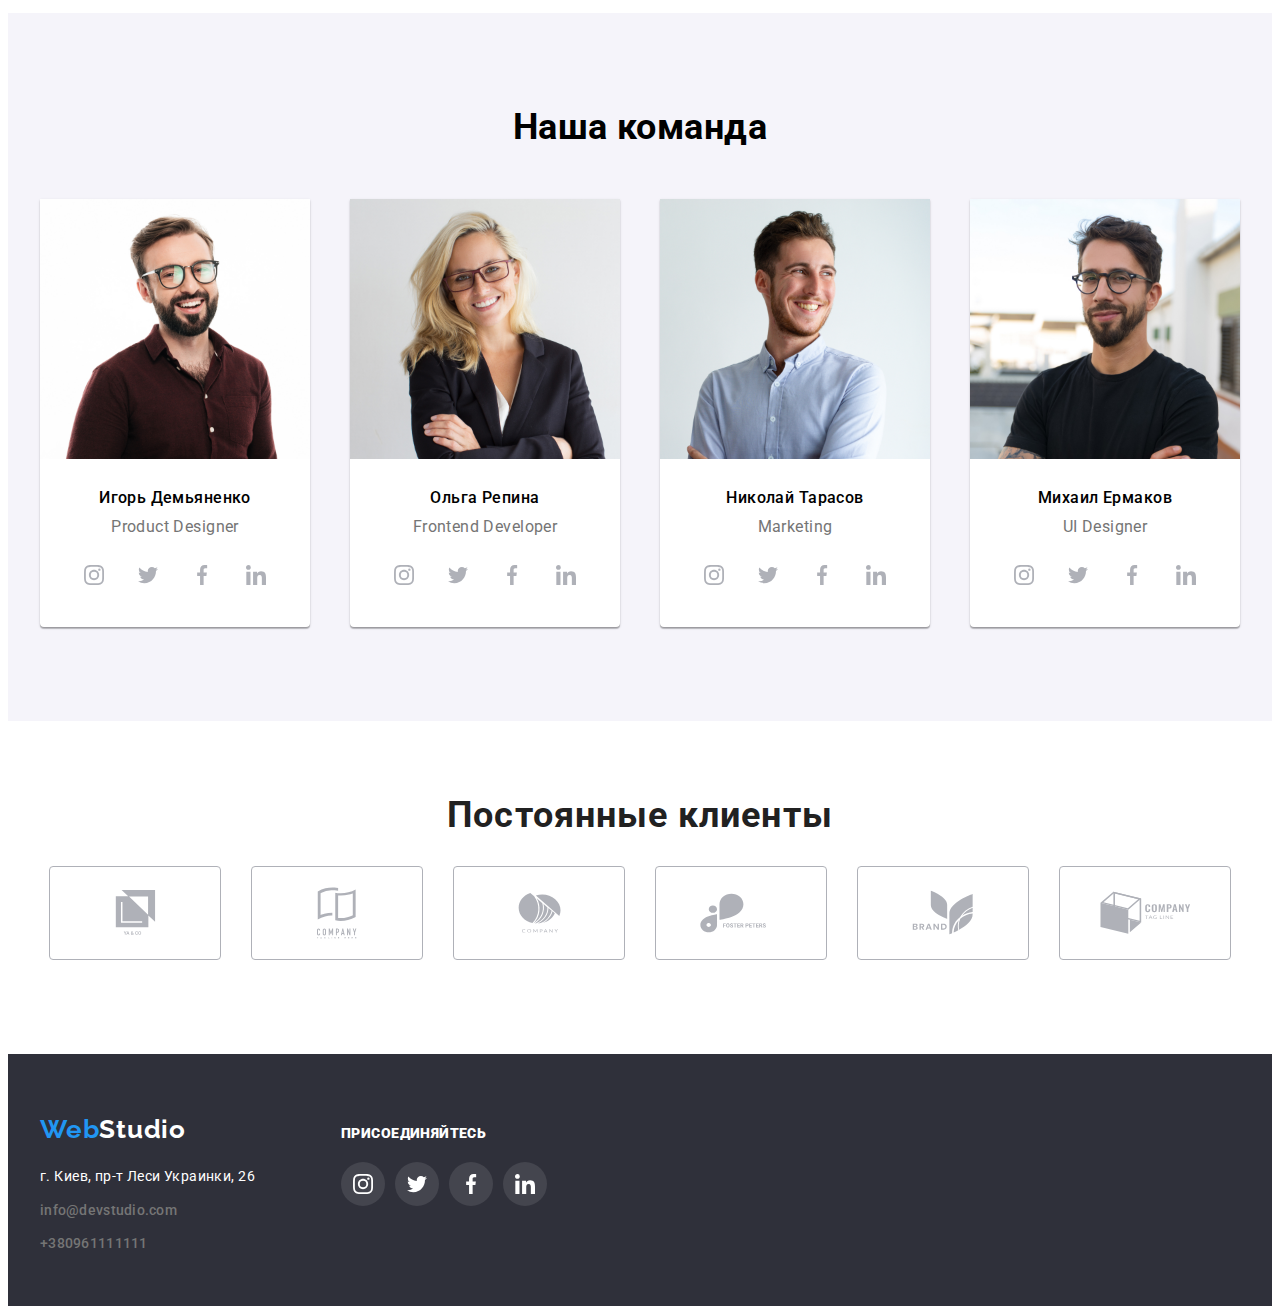
==== commit 0639df53: "correction-homework-5" ====
--- a/index.html
+++ b/index.html
@@ -112,28 +112,24 @@
 			<div class="container">
 				<h2 class="title-section">Чем мы занимаемся</h2>
 				<ul class="list list-about">
-					<li class="about-thumb">
-
-						<img src="./images/occupation/box-1.jpg" alt="род занятия-1" width="370" height="294" />
-						<div class="about-overlay">
+					<li>
+						<div class="img-wrapper">
+							<img class="about-img" src="./images/occupation/box-1.jpg" alt="род занятия-1" width="370"
+								height="294" />
 							<p class="about-descr">Десктопные приложения</p>
 						</div>
-
-
-					</li>
-					<li class="about-thumb">
-
-						<img src="./images/occupation/box-2.jpg" alt="род занятия-2" width="370" height="294" />
-						<div class="about-overlay">
+					</li>
+					<li>
+						<div class="img-wrapper">
+							<img class="about-img" src="./images/occupation/box-2.jpg" alt="род занятия-2" width="370"
+								height="294" />
 							<p class="about-descr">Мобильные приложения</p>
 						</div>
-
-
-					</li>
-					<li class="about-thumb">
-
-						<img src="./images/occupation/box-3.jpg" alt="род занятия-3" width="370" height="294" />
-						<div class="about-overlay">
+					</li>
+					<li>
+						<div class="img-wrapper">
+							<img class="about-img" src="./images/occupation/box-3.jpg" alt="род занятия-3" width="370"
+								height="294" />
 							<p class="about-descr">Дизайнерские решения</p>
 						</div>
 
@@ -331,8 +327,18 @@
 								</svg></a></li>
 					</ul>
 			</div>
+			<!-- 
+			<div>
+				<strong>Подпишитесь на рассылку</strong>
+				<form>
+					<label for="mail">E-mail</label>
+					<input type="email">
+				</form>
+			</div> -->
+
 		</div>
 
+
 	</footer>
 
 	<script src="./js/modal.js"></script>
--- a/css/styles.css
+++ b/css/styles.css
@@ -127,7 +127,7 @@
     color: var(--primary-text-color);
             padding: 32px 0;
 
- transition-property: background-color, color;
+ transition-property: color;
 transition-duration: 250ms;
 transition-timing-function: cubic-bezier(0.4, 0, 0.2, 1);
             
@@ -137,7 +137,7 @@
 .header-contact{
 color: var(--secondary-text-color);
 
-            transition-property: background-color, color;
+            transition-property: color;
                 transition-duration: 250ms;
                 transition-timing-function: cubic-bezier(0.4, 0, 0.2, 1);
 }
@@ -157,7 +157,7 @@
     height: 12px;
     fill: #AFB1B8;
 
-                transition-property: background-color, color;
+                transition-property: color;
                     transition-duration: 250ms;
                     transition-timing-function: cubic-bezier(0.4, 0, 0.2, 1);
 
@@ -357,25 +357,29 @@
         margin-bottom: 50px;
 }
 
- /* overlay about */
-
- .about-thumb{
-    position: relative;
+ /* wrapper about */
+
+ .img-wrapper{
+position: relative;
  }
 
- .about-overlay{
-    position: absolute;
-    z-index: 1;
-    bottom: 0%;
-    left: 0%;
-    width: 100%;
-    padding-top: 27px;
-    padding-bottom: 27px;
- background-color: rgba(47, 48, 58, 0.8);
+
+ .about-img{
+    display: block;
+
  
  }
 
  .about-descr{
+position: absolute;
+    bottom: 0%;
+        left: 0%;
+        width: 100%;
+        padding-top: 27px;
+        padding-bottom: 27px;
+        background-color: rgba(47, 48, 58, 0.8);
+
+
     font-weight: 700;
         font-size: 14px;
         line-height: 1.14px;
@@ -445,7 +449,7 @@
     border-radius: 50%;
     background-color: #FFFFFF;
 
-                transition-property: background-color, color;
+                transition-property: background-color, fill;
                     transition-duration: 250ms;
                     transition-timing-function: cubic-bezier(0.4, 0, 0.2, 1);
 }
@@ -498,7 +502,7 @@
     border: 1px solid #AFB1B8;
     border-radius: 4px;
 
-    transition-property: background-color, color;
+    transition-property: background-color, fill;
         transition-duration: 250ms;
         transition-timing-function: cubic-bezier(0.4, 0, 0.2, 1);
 }
@@ -565,15 +569,15 @@
     letter-spacing: 0.02em;
     color: var(--primary-text-color);
 
-    transition-property: background-color, color;
-        transition-duration: 250ms;
+    transition-property: color;
+        transition-duration: 2500ms;
         transition-timing-function: cubic-bezier(0.4, 0, 0.2, 1);
 }
 
 .footer-contact {
     color: var(--secondary-text-color);
 
-    transition-property: background-color, color;
+    transition-property: color;
         transition-duration: 250ms;
         transition-timing-function: cubic-bezier(0.4, 0, 0.2, 1);
 }
@@ -630,7 +634,7 @@
     border-radius: 50%;
     background-color: rgba(255, 255, 255, 0.1);
 
-    transition-property: background-color, color;
+    transition-property: background-color;
         transition-duration: 250ms;
         transition-timing-function: cubic-bezier(0.4, 0, 0.2, 1);
 }
@@ -665,20 +669,20 @@
         margin: -15px;
     }
 
-.card-set-item
+.card-set-link
 {
-
+display: block;
     flex-basis: calc((100% - 30px * 3) / 3);
     margin: 15px;
     
-    transition-property: background-color, color;
-        transition-duration: 250ms;
-        transition-timing-function: cubic-bezier(0.4, 0, 0.2, 1);
-}
-
-
-.card-set-item:hover,
-.card-set-item:focus
+    transition-property: background-color, color, box-shadow;
+    transition-duration: 250ms;
+    transition-timing-function: cubic-bezier(0.4, 0, 0.2, 1);
+}
+
+
+.card-set-link:hover,
+.card-set-link:focus
 
 {
 box-shadow: 0px 1px 1px rgba(0, 0, 0, 0.12), 0px 4px 4px rgba(0, 0, 0, 0.06), 1px 4px 6px rgba(0, 0, 0, 0.16);
@@ -705,7 +709,7 @@
 top: 0;
 left: 0;
 transform: translateY(100%);
-transition-property: background-color, transform;
+transition-property: transform;
 transition-duration: 250ms;
 transition-timing-function: cubic-bezier(0.4, 0, 0.2, 1);
 display: flex;
@@ -719,7 +723,7 @@
 
 }
 
-.card-set-item:hover .portfolio-overlay{
+.card-set-link:hover .portfolio-overlay{
     transform: translateY(0%);
 }
 
@@ -748,7 +752,7 @@
      color: var(--primary-text-color);
      background-color: #F5F4FA;
 
-    transition-property: background-color, color;
+    transition-property: background-color, color, box-shadow;
     transition-duration: 250ms;
     transition-timing-function: cubic-bezier(0.4, 0, 0.2, 1);
 }
@@ -827,18 +831,16 @@
     width: 100%;
     height: 100%;
     background-color: rgba(0, 0, 0, 0.2);
-
+    visibility: visible;
     opacity: 1;
-    visibility: visible;
-    pointer-events: initial;
- 
-    transition: opacity 250ms linear, transform  ease-in-out;
-    transition: visibility 250ms linear, transform  ease-in-out;
-
+    transition: visibility 800ms cubic-bezier(0.075, 0.82, 0.165, 1);
+    transition: opacity 800ms cubic-bezier(0.075, 0.82, 0.165, 1);
+    
 }
 
 .backdrop.is-hidden{
 opacity: 0;
+visibility: hidden;
 pointer-events: none;
 }
 
@@ -857,8 +859,8 @@
 
 .modal-close-btn{
     position: absolute;
-    top: 0;
-    right: 0;
+    top: 8px;
+    right: 8px; 
     width: 30px;
     height: 30px;
     padding: 0px;
